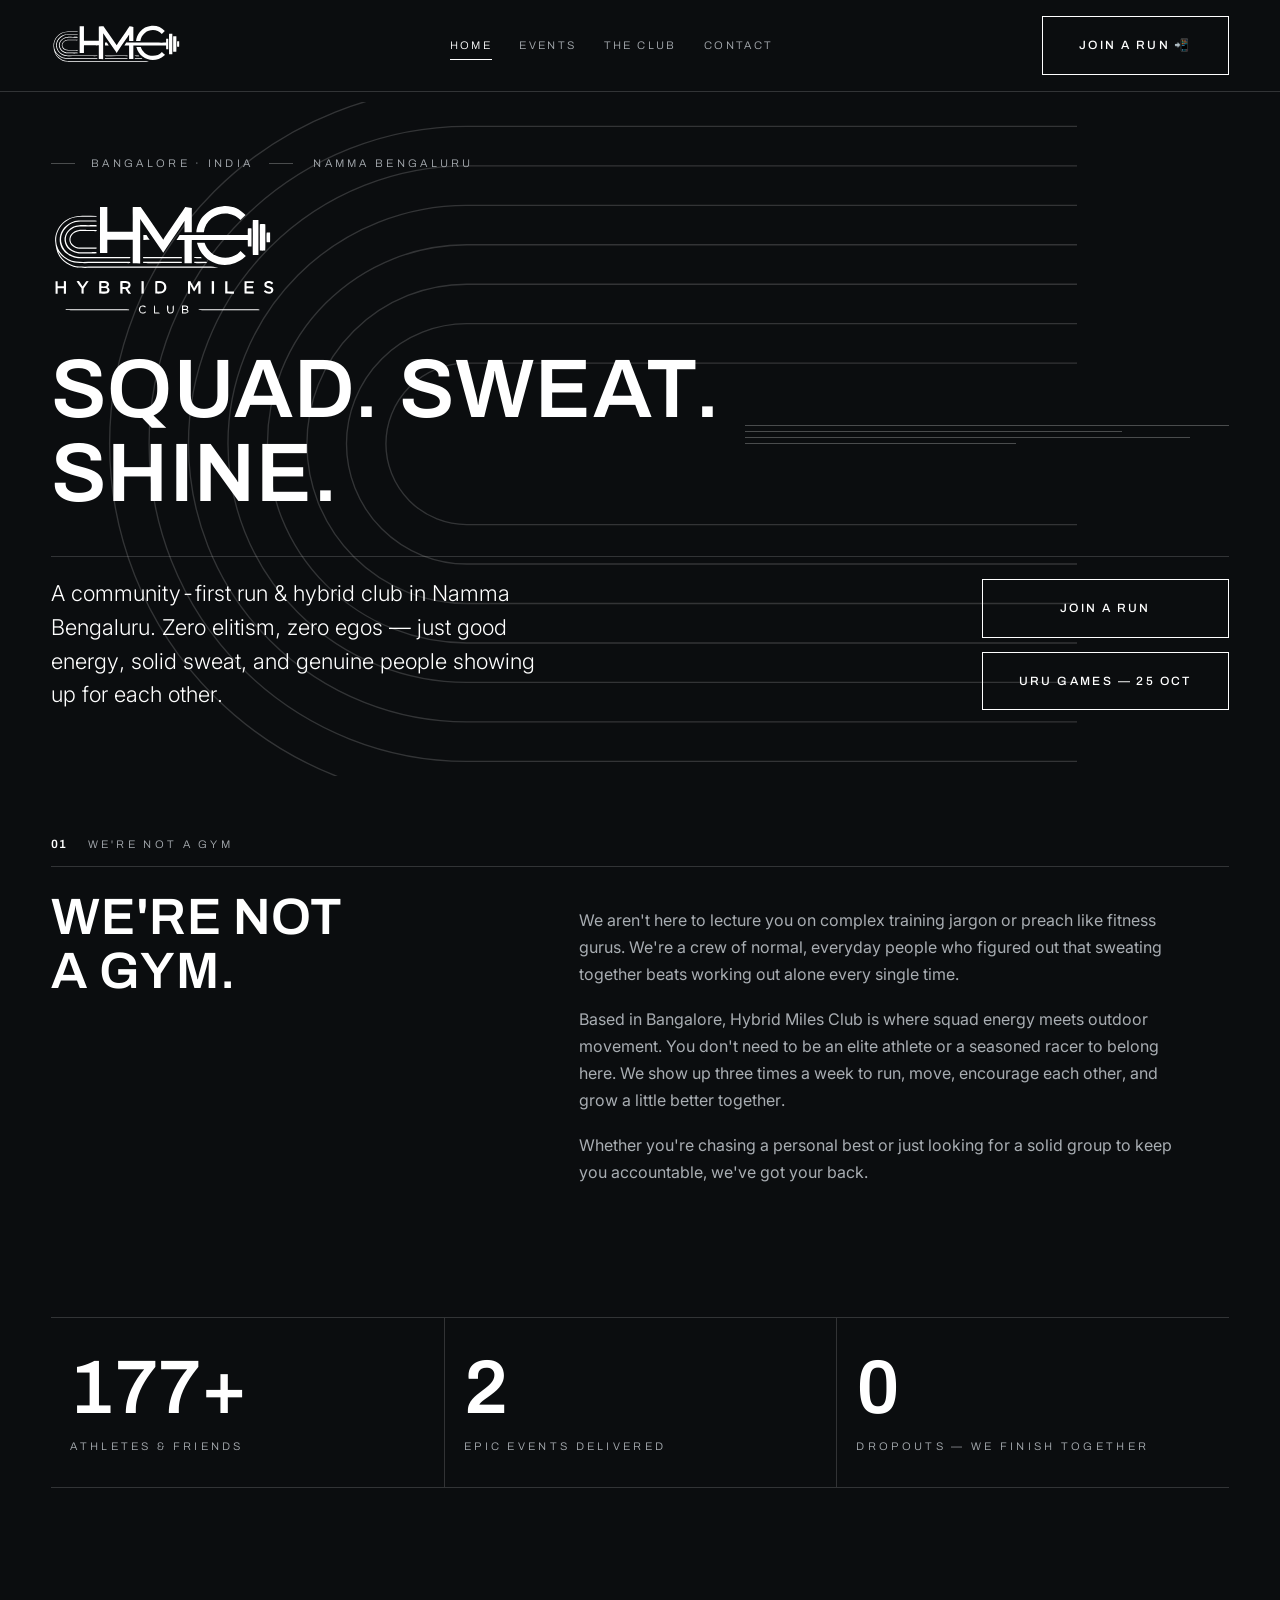
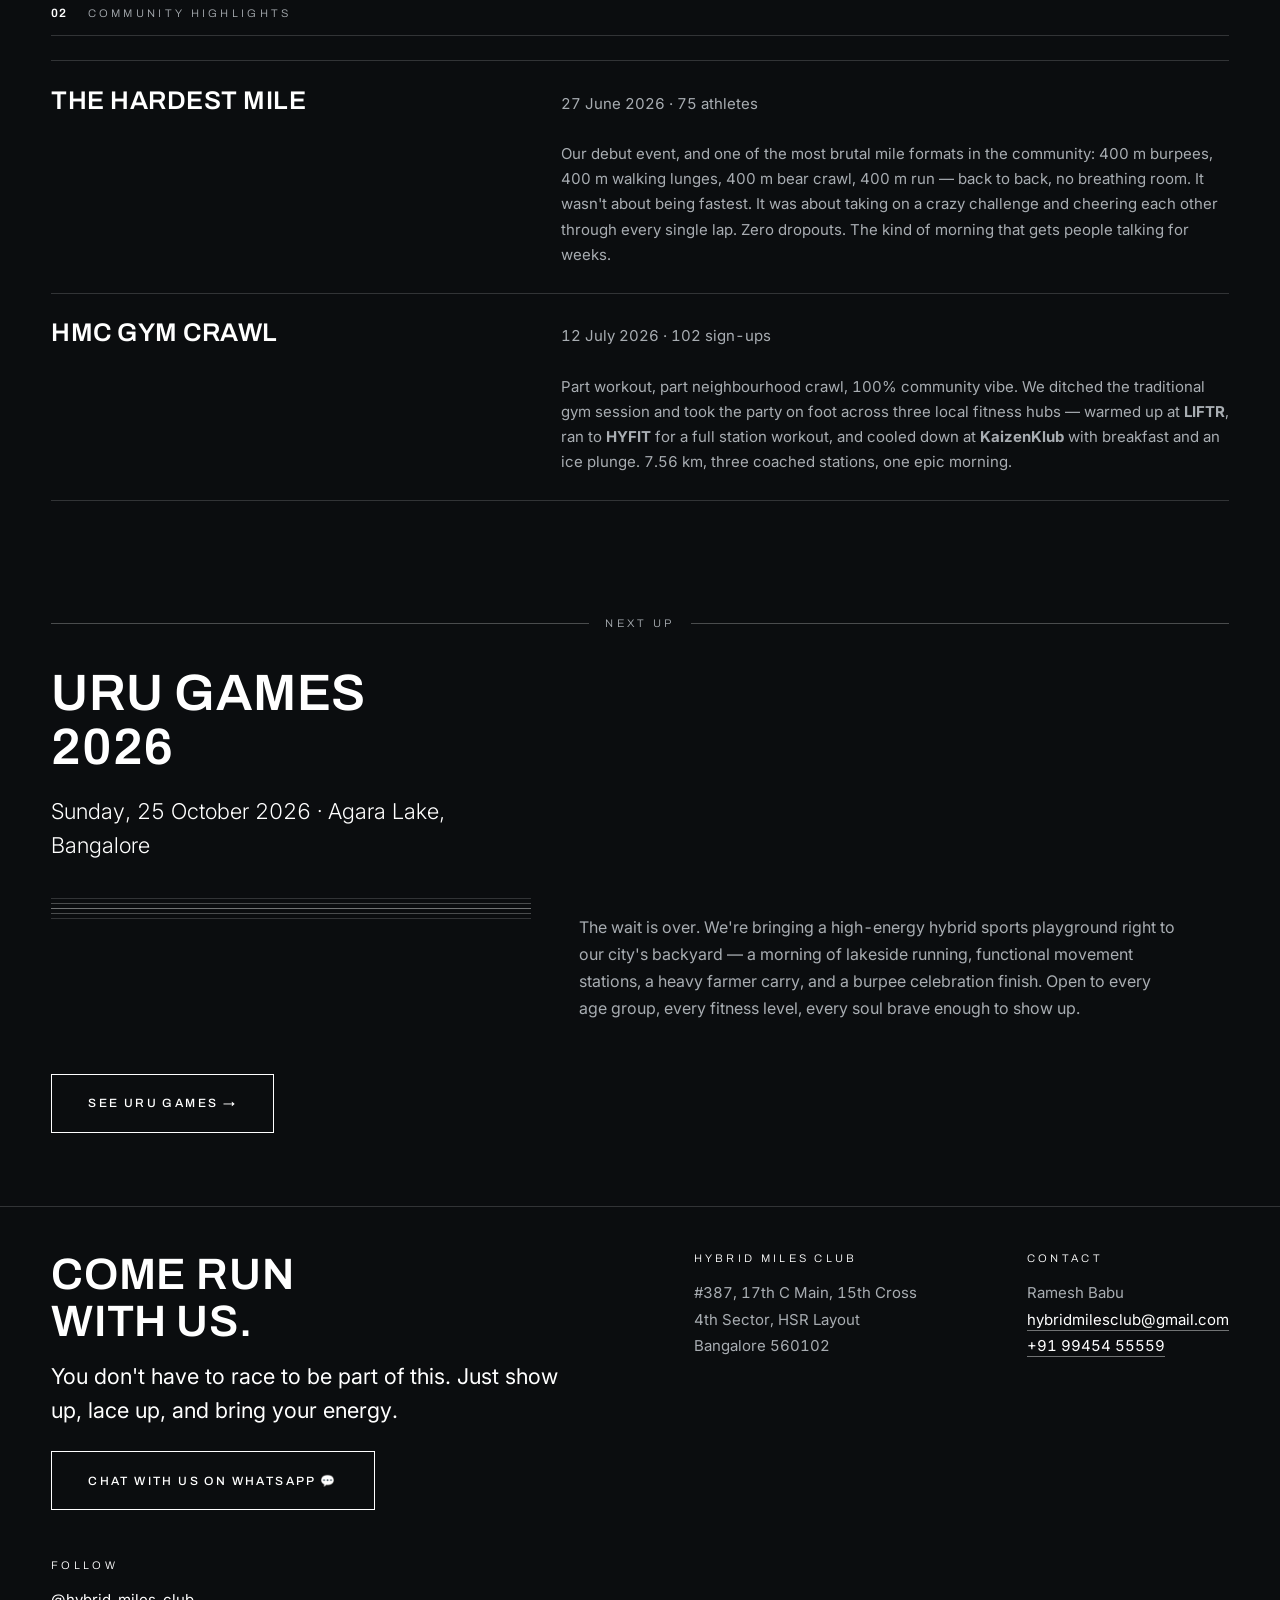
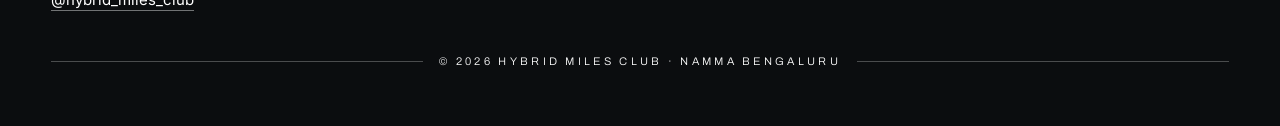
==== index.html @ cd622601 "Add files via upload" ====
<!doctype html>
<html lang="en">
	<head>
		<meta charset="utf-8" />
		<meta name="viewport" content="width=device-width, initial-scale=1" />
		<title>Hybrid Miles Club — Squad. Sweat. Shine.</title>
		<meta
			name="description"
			content="Hybrid Miles Club is a community-first run and hybrid club in Namma Bengaluru. Three sessions a week, zero elitism. Home of URU GAMES 2026."
		/>
		<link rel="preconnect" href="https://fonts.googleapis.com" />
		<link rel="preconnect" href="https://fonts.gstatic.com" crossorigin />
		<link
			href="https://fonts.googleapis.com/css2?family=Archivo:wght@300;400;500;600;700&family=Inter:wght@300;400;500;600&family=Anton&display=swap"
			rel="stylesheet"
		/>
		<link rel="stylesheet" href="styles.css" />
	</head>
	<body>
		<a class="skip" href="#main">Skip to content</a>

		<!--
			VOICE NOTE: from here down, Home intentionally breaks two rules
			the rest of the site still follows — it uses emoji in button
			labels, and its tagline/tone is the new casual "Squad. Sweat.
			Shine." voice rather than the original "Run. Lift. Repeat."
			editorial voice. This was an explicit, confirmed pivot for THIS
			page only. Every other page (including this footer's sibling
			copies) still carries the original voice and tagline — ask
			before propagating this further.
		-->
		<header class="site-head">
			<div class="site-head__inner">
				<a class="brandmark" href="index.html"
					><img src="hmc-mark-white.svg" alt="Hybrid Miles Club"
				/></a>
				<nav class="nav" aria-label="Primary">
					<a href="index.html" aria-current="page">Home</a>
					<a href="events.html">Events</a>
					<a href="club.html">The Club</a>
					<a href="contact.html">Contact</a>
				</nav>
				<a
					class="btn site-head__cta"
					href="https://chat.whatsapp.com/Bzyyiye3Cej59zLRn5bAnW?mode=gi_t"
					target="_blank"
					rel="noopener"
					>Join a run 📲</a
				>
			</div>
		</header>

		<main id="main">
			<!-- ══ HERO — HMC identity, track-bend motif behind ══════ -->
			<section class="hero">
				<div class="hero__bend" data-parallax="drift" aria-hidden="true"></div>
				<div class="wrap hero__inner">
					<div class="hero__meta">
						<p class="label label--ruled">Bangalore · India</p>
						<p class="label">Namma Bengaluru</p>
					</div>

					<img
						class="hero__logo"
						src="hmc-full-white.svg"
						alt="Hybrid Miles Club"
					/>

					<div class="streakline">
						<h1 class="display">Squad. Sweat.<br />Shine.</h1>
						<div class="streaks" aria-hidden="true">
							<i></i><i></i><i></i><i></i>
						</div>
					</div>

					<div class="hero__foot">
						<p class="lede">
							A community-first run &amp; hybrid club in Namma Bengaluru. Zero
							elitism, zero egos — just good energy, solid sweat, and genuine
							people showing up for each other.
						</p>
						<div style="display: flex; flex-direction: column; gap: 0.85rem">
							<a
								class="btn"
								href="https://chat.whatsapp.com/Bzyyiye3Cej59zLRn5bAnW?mode=gi_t"
								target="_blank"
								rel="noopener"
								>Join a run</a
							>
							<a class="btn btn--ghost" href="events.html"
								>URU Games — 25 Oct</a
							>
						</div>
					</div>
				</div>
			</section>

			<!-- ══ WHAT HMC IS ══════════════════════════════════════ -->
			<section class="section">
				<div class="wrap">
					<div class="eyebrow">
						<span class="eyebrow__num">01</span>
						<p class="label">We're not a gym</p>
					</div>

					<div class="split">
						<h2 class="display">We're not<br />a gym.</h2>
						<div class="prose">
							<p>
								We aren't here to lecture you on complex training jargon or
								preach like fitness gurus. We're a crew of normal, everyday
								people who figured out that sweating together beats working out
								alone every single time.
							</p>
							<p>
								Based in Bangalore, Hybrid Miles Club is where squad energy
								meets outdoor movement. You don't need to be an elite athlete or
								a seasoned racer to belong here. We show up three times a week
								to run, move, encourage each other, and grow a little better
								together.
							</p>
							<p>
								Whether you're chasing a personal best or just looking for a
								solid group to keep you accountable, we've got your back.
							</p>
						</div>
					</div>
				</div>
			</section>

			<!-- ══ STATS BAR ════════════════════════════════════════ -->
			<section class="section">
				<div class="wrap">
					<div class="stats stats--3">
						<div class="stat">
							<span class="stat__num">177+</span>
							<p class="label">Athletes &amp; friends</p>
						</div>
						<div class="stat">
							<span class="stat__num">2</span>
							<p class="label">Epic events delivered</p>
						</div>
						<div class="stat">
							<span class="stat__num">0</span>
							<p class="label">Dropouts — we finish together</p>
						</div>
					</div>
				</div>
			</section>

			<!-- ══ PAST EVENTS — verified facts, new voice ═══════════
			     Dates/numbers below are the confirmed real ones (27 June
			     2026 · 75 athletes; 12 July 2026 · 102 sign-ups). An
			     earlier draft of this section carried fabricated 2024
			     dates and an invented partner club — corrected here.
			     ═══════════════════════════════════════════════════ -->
			<section class="section">
				<div class="wrap">
					<div class="eyebrow">
						<span class="eyebrow__num">02</span>
						<p class="label">Community highlights</p>
					</div>

					<div class="roster">
						<div class="person">
							<h2 class="person__name">The Hardest Mile</h2>
							<p class="person__note">
								27 June 2026 · 75 athletes<br /><br />
								Our debut event, and one of the most brutal mile formats in the
								community: 400&nbsp;m burpees, 400&nbsp;m walking lunges,
								400&nbsp;m bear crawl, 400&nbsp;m run — back to back, no
								breathing room. It wasn't about being fastest. It was about
								taking on a crazy challenge and cheering each other through
								every single lap. Zero dropouts. The kind of morning that gets
								people talking for weeks.
							</p>
						</div>
						<div class="person">
							<h2 class="person__name">HMC Gym Crawl</h2>
							<p class="person__note">
								12 July 2026 · 102 sign-ups<br /><br />
								Part workout, part neighbourhood crawl, 100% community vibe. We
								ditched the traditional gym session and took the party on foot
								across three local fitness hubs — warmed up at
								<strong>LIFTR</strong>, ran to <strong>HYFIT</strong> for a full
								station workout, and cooled down at
								<strong>KaizenKlub</strong> with breakfast and an ice plunge.
								7.56&nbsp;km, three coached stations, one epic morning.
							</p>
						</div>
					</div>
				</div>
			</section>

			<!-- ══ UPCOMING: URU GAMES 2026 ═══════════════════════════ -->
			<section class="section">
				<div class="wrap">
					<p class="label label--ruled">Next up</p>

					<h2 class="display mt-l">URU Games<br />2026</h2>

					<p class="lede" style="margin-top: 1.25rem">
						Sunday, 25 October 2026 · Agara Lake, Bangalore
					</p>

					<div class="split mt-l">
						<div class="rules" aria-hidden="true">
							<i></i><i></i><i></i><i></i><i></i>
						</div>
						<div class="prose">
							<p>
								The wait is over. We're bringing a high-energy hybrid sports
								playground right to our city's backyard — a morning of lakeside
								running, functional movement stations, a heavy farmer carry, and
								a burpee celebration finish. Open to every age group, every
								fitness level, every soul brave enough to show up.
							</p>
						</div>
					</div>

					<p class="mt-l">
						<a class="btn" href="events.html">See URU Games →</a>
					</p>
				</div>
			</section>
		</main>

		<!-- ══ FOOTER — "Come run with us" ════════════════════════
		     New Home-only footer voice. Real contact facts (address,
		     phone, email, Instagram) are kept — the blueprint's version
		     dropped them, which read as an oversight rather than a
		     deliberate instruction to remove real business info.
		     ═══════════════════════════════════════════════════════ -->
		<footer class="site-foot">
			<div class="wrap">
				<div class="site-foot__inner">
					<div>
						<h2 class="display" style="font-size: clamp(1.75rem, 4vw, 2.75rem)">
							Come run<br />with us.
						</h2>
						<p class="lede" style="margin-top: 1rem; font-weight: 400">
							You don't have to race to be part of this. Just show up, lace up,
							and bring your energy.
						</p>
						<p style="margin-top: 1.5rem">
							<a
								class="btn"
								href="https://chat.whatsapp.com/Bzyyiye3Cej59zLRn5bAnW?mode=gi_t"
								target="_blank"
								rel="noopener"
								>Chat with us on WhatsApp 💬</a
							>
						</p>
					</div>
					<div>
						<p class="label">Hybrid Miles Club</p>
						<address>
							#387, 17th C Main, 15th Cross<br />
							4th Sector, HSR Layout<br />
							Bangalore 560102
						</address>
					</div>
					<div>
						<p class="label">Contact</p>
						<address>
							Ramesh Babu<br />
							<a class="textlink" href="mailto:hybridmilesclub@gmail.com"
								>hybridmilesclub@gmail.com</a
							><br />
							<a class="textlink" href="tel:+919945455559">+91 99454 55559</a>
						</address>
					</div>
					<div>
						<p class="label">Follow</p>
						<address>
							<a
								class="textlink"
								href="https://www.instagram.com/hybrid_miles_club/"
								rel="noopener"
								>@hybrid_miles_club</a
							>
						</address>
					</div>
				</div>
				<p class="label label--ruled" style="margin-top: 2.5rem">
					© 2026 Hybrid Miles Club · Namma Bengaluru
				</p>
			</div>
		</footer>
		<script src="parallax.js" defer></script>
	</body>
</html>
---- styles.css ----
/* ═══════════════════════════════════════════════════════════════
   HYBRID MILES CLUB — two distinct identities, never blended.

   IDENTITY A · HMC   — :root defaults. Strictly monochrome.
                        Archivo geometric caps. Nested hairlines.
   IDENTITY B · URU   — .uru scope. Cream / Deep Ink / URU Pink.
                        Anton. Thick pink movement line.

   .uru is a *section-level* scope, so the Events page can hard-cut
   from one identity into the other without blending tokens.
   ═══════════════════════════════════════════════════════════════ */

:root {
	/* ── Identity A — HMC. Monochrome only. No accent hue. ── */
	--ground: #0b0d0f;
	--text: #ffffff;
	--muted: #a8adb2;
	--accent: var(--text); /* HMC has no colour: accent === text */

	--rule: rgba(255, 255, 255, 0.16);
	--rule-mid: rgba(255, 255, 255, 0.26);
	--rule-strong: rgba(255, 255, 255, 0.42);

	--display: "Archivo", -apple-system, "Helvetica Neue", sans-serif;
	--body: "Inter", -apple-system, BlinkMacSystemFont, sans-serif;
	--label-font: "Archivo", -apple-system, sans-serif;

	--display-weight: 600;
	--display-tracking: 0.015em;
	--display-lh: 1.02;

	--h1: clamp(2.6rem, 6.5vw, 5.75rem);
	--h2: clamp(1.9rem, 4vw, 3.5rem);
	--h3: clamp(1.15rem, 1.9vw, 1.6rem);

	--gutter: clamp(1.25rem, 4vw, 4rem);
	--max: 1320px;
}

/* ── Identity A, inverted band — white ground, near-black text ── */
.invert {
	--ground: #ffffff;
	--text: #0b0d0f;
	--muted: #5b6166;
	--rule: rgba(11, 13, 15, 0.16);
	--rule-mid: rgba(11, 13, 15, 0.26);
	--rule-strong: rgba(11, 13, 15, 0.42);
	background: var(--ground);
	color: var(--text);
}

/* ── Identity B — URU GAMES ─────────────────────────────────── */
/* Dark treatment, matching the sponsorship prospectus: Deep Ink
   ground with Warm Cream text — the inverse of the light card
   the brand guidelines showed. Same three brand colours either
   way, just flipped. */
.uru {
	--ground: #17232d; /* Deep Ink */
	--text: #f3ebdd; /* Warm Cream */
	--muted: rgba(243, 235, 221, 0.62);
	--accent: #d94f70; /* URU Pink */

	--rule: rgba(243, 235, 221, 0.18);
	--rule-mid: rgba(243, 235, 221, 0.28);
	--rule-strong: rgba(243, 235, 221, 0.42);

	--display: "Anton", "Arial Narrow", Impact, sans-serif;
	--display-weight: 400;
	--display-tracking: 0.01em;
	--display-lh: 0.86;

	--h1: clamp(3.25rem, 11vw, 9rem);
	--h2: clamp(2.4rem, 7vw, 5.5rem);
	--h3: clamp(1.3rem, 2.4vw, 2rem);

	background: var(--ground);
	color: var(--text);
}

/* ── Reset ──────────────────────────────────────────────────── */

*,
*::before,
*::after {
	box-sizing: border-box;
	border-radius: 0;
}

html {
	-webkit-text-size-adjust: 100%;
	scroll-behavior: smooth;
}

body {
	margin: 0;
	background: var(--ground);
	color: var(--text);
	font-family: var(--body);
	font-size: 1rem;
	line-height: 1.68;
	-webkit-font-smoothing: antialiased;
	font-feature-settings: "tnum" 1;
}

img {
	max-width: 100%;
	display: block;
}

a {
	color: inherit;
}

/* ── Type ───────────────────────────────────────────────────── */

.display {
	font-family: var(--display);
	font-weight: var(--display-weight);
	text-transform: uppercase;
	letter-spacing: var(--display-tracking);
	line-height: var(--display-lh);
	margin: 0;
}

h1.display {
	font-size: var(--h1);
}
h2.display {
	font-size: var(--h2);
	/* Same fix as h3 below: in a narrow .split column, h2 can wrap to
	   3 lines too (e.g. "Not your average / hybrid race." on URU
	   Games) — 0.86 is too tight once that happens. */
	line-height: 1.05;
}
h3.display {
	font-size: var(--h3);
	/* --display-lh (0.86 in .uru) is tuned for single huge hero lines —
	   too tight for h3's smaller, more often multi-line headings, where
	   Anton's tall caps overflow the line box and overlap the next line. */
	line-height: 1.05;
}

/* Small labels — same face, light weight, very wide tracking. */
.label {
	font-family: var(--label-font);
	font-size: 0.6875rem;
	font-weight: 300;
	text-transform: uppercase;
	letter-spacing: 0.3em;
	line-height: 1.4;
	color: var(--muted);
	margin: 0;
}

.uru .label {
	font-weight: 500;
	letter-spacing: 0.22em;
}

.label--strong {
	color: var(--text);
}

.uru .label--accent {
	color: var(--accent);
}

/* "— CLUB —" : a label with a hairline either side, as in the logo. */
.label--ruled {
	display: flex;
	align-items: center;
	gap: 1rem;
	white-space: nowrap;
}

.label--ruled::before,
.label--ruled::after {
	content: "";
	height: 1px;
	background: var(--rule-mid);
	flex: 1 1 auto;
	min-width: 1.5rem;
}

.lede {
	font-size: clamp(1.0625rem, 1.7vw, 1.375rem);
	line-height: 1.55;
	max-width: 38ch;
	margin: 0;
	font-weight: 300;
	color: var(--text);
}

.prose {
	max-width: 60ch;
	color: var(--muted);
}

.prose p + p {
	margin-top: 1.15em;
}

.prose strong {
	color: var(--text);
	font-weight: 500;
}

/* ── Layout ─────────────────────────────────────────────────── */

.wrap {
	max-width: var(--max);
	margin: 0 auto;
	padding-inline: var(--gutter);
}

.section {
	padding-block: clamp(2rem, 4.5vw, 3.75rem);
	background: var(--ground);
	color: var(--text);
}

.split {
	display: grid;
	grid-template-columns: minmax(0, 0.85fr) minmax(0, 1.15fr);
	gap: clamp(1.5rem, 4vw, 3rem);
	align-items: start;
}

.eyebrow {
	display: flex;
	align-items: baseline;
	gap: 1.25rem;
	margin: 0 0 1.5rem;
	padding-bottom: 0.75rem;
	border-bottom: 1px solid var(--rule);
}

.eyebrow__num {
	font-family: var(--label-font);
	font-weight: 600;
	font-size: 0.75rem;
	letter-spacing: 0.1em;
	color: var(--text);
}

.uru .eyebrow__num {
	color: var(--accent);
}

/* ═══ IDENTITY A · signature graphic — nested hairlines ═══════ */

/* Sets of 3–5 tightly spaced hairlines, used as dividers. */
.rules {
	display: flex;
	flex-direction: column;
	gap: 4px;
	margin: 0;
	border: 0;
}

.rules i {
	display: block;
	height: 1px;
	background: var(--rule);
}

.rules i:nth-child(2) {
	background: var(--rule-mid);
}
.rules i:nth-child(3) {
	background: var(--rule-strong);
}
.rules i:nth-child(4) {
	background: var(--rule-mid);
}
.rules i:nth-child(5) {
	background: var(--rule);
}

.rules--divide {
	margin-block: clamp(1.5rem, 3.5vw, 2.75rem);
}

/* Speed streaks — hairlines trailing off the end of a headline. */
.streakline {
	display: flex;
	align-items: center;
	gap: clamp(0.75rem, 2vw, 1.5rem);
}

.streaks {
	display: flex;
	flex-direction: column;
	gap: 5px;
	flex: 1 1 auto;
	min-width: 3rem;
	padding-top: 0.35em;
}

.streaks i {
	display: block;
	height: 1px;
	background: var(--rule-mid);
}

.streaks i:nth-child(1) {
	width: 100%;
}
.streaks i:nth-child(2) {
	width: 78%;
}
.streaks i:nth-child(3) {
	width: 92%;
}
.streaks i:nth-child(4) {
	width: 56%;
}

/* Track-bend motif — nested lanes, very low opacity, behind heroes. */
.hero {
	position: relative;
	overflow: hidden;
	background: var(--ground);
	color: var(--text);
	min-height: min(70vh, 620px);
	display: flex;
	align-items: center;
	padding-block: clamp(2.5rem, 5vw, 4rem);
}

.hero__bend {
	position: absolute;
	inset: 0 auto 0 0;
	width: min(120%, 1500px);
	background-image: url("track-bend.svg");
	background-repeat: no-repeat;
	background-position: left center;
	background-size: auto 118%;
	opacity: 0.16;
	pointer-events: none;
}

.hero__inner {
	position: relative;
	width: 100%;
}

.hero__meta {
	display: flex;
	flex-wrap: wrap;
	gap: 1.25rem;
	margin-bottom: clamp(1.25rem, 3vw, 2rem);
}

.hero__foot {
	margin-top: clamp(1.5rem, 3.5vw, 2.5rem);
	padding-top: 1.25rem;
	border-top: 1px solid var(--rule);
	display: flex;
	flex-wrap: wrap;
	gap: 1.25rem;
	align-items: center;
	justify-content: space-between;
}

.hero__logo {
	height: clamp(56px, 9vw, 116px);
	width: auto;
	margin-bottom: clamp(1rem, 2.5vw, 1.75rem);
}

.uru-logo {
	width: clamp(220px, 26vw, 340px);
	height: auto;
}

/* ═══ IDENTITY B · signature graphic — the movement line ══════ */

/* Thick, smooth, long-wavelength S-curve bleeding off both edges. */
.movement {
	display: block;
	width: 100%;
	height: clamp(58px, 8vw, 118px);
	border: 0;
	margin: 0;
	background-image: url("movement-line.svg");
	background-repeat: repeat-x;
	background-position: center;
	background-size: auto 100%;
}

/* The hard cut from HMC into URU. */
.cut {
	background: var(--ground);
}

/* ── Buttons & links ────────────────────────────────────────── */

.btn {
	display: inline-flex;
	align-items: center;
	justify-content: center;
	gap: 0.75rem;
	font-family: var(--label-font);
	font-size: 0.75rem;
	font-weight: 500;
	text-transform: uppercase;
	letter-spacing: 0.2em;
	text-decoration: none;
	padding: 1.15rem 2.25rem;
	border: 1px solid var(--text);
	background: transparent;
	color: var(--text);
	cursor: pointer;
	transition: background 0.15s linear, color 0.15s linear;
}

.btn:hover,
.btn:focus-visible {
	background: var(--text);
	color: var(--ground);
}

/* URU buttons are solid pink. */
.uru .btn {
	font-family: var(--body);
	font-weight: 700;
	border-color: var(--accent);
	background: var(--accent);
	color: #fff;
}

.uru .btn:hover,
.uru .btn:focus-visible {
	background: transparent;
	color: var(--accent);
}

.btn--block {
	width: 100%;
}

.textlink {
	color: var(--text);
	text-decoration: none;
	border-bottom: 1px solid var(--rule-strong);
	padding-bottom: 1px;
	transition: border-color 0.15s linear;
}

.textlink:hover,
.textlink:focus-visible {
	border-bottom-color: var(--text);
}

.uru .textlink {
	border-bottom-color: var(--accent);
}

.textlink--quiet {
	font-family: var(--label-font);
	font-size: 0.6875rem;
	font-weight: 300;
	text-transform: uppercase;
	letter-spacing: 0.24em;
	color: var(--muted);
}

/* ── Header ─────────────────────────────────────────────────── */

.site-head {
	position: sticky;
	top: 0;
	z-index: 60;
	background: #0b0d0f;
	border-bottom: 1px solid rgba(255, 255, 255, 0.16);
}

.site-head__inner {
	max-width: var(--max);
	margin: 0 auto;
	padding: 1rem var(--gutter);
	display: flex;
	align-items: center;
	justify-content: space-between;
	flex-wrap: wrap;
	row-gap: 0.75rem;
	gap: 2rem;
}

.site-head__cta {
	white-space: nowrap;
}

.brandmark {
	display: block;
	text-decoration: none;
	flex: 0 0 auto;
}

.brandmark img {
	display: block;
	height: clamp(30px, 3.6vw, 42px);
	width: auto;
}

.nav {
	display: flex;
	gap: clamp(0.9rem, 2.1vw, 2.1rem);
	align-items: center;
	flex-wrap: wrap;
}

.nav a {
	font-family: var(--label-font);
	font-size: 0.6875rem;
	font-weight: 300;
	text-transform: uppercase;
	letter-spacing: 0.22em;
	text-decoration: none;
	color: #a8adb2;
	padding-block: 0.3rem;
	border-bottom: 1px solid transparent;
	transition: color 0.15s linear, border-color 0.15s linear;
}

.nav a:hover,
.nav a:focus-visible,
.nav a[aria-current="page"] {
	color: #fff;
	border-bottom-color: #fff;
}

/* ── Stat strip ─────────────────────────────────────────────── */

.stats {
	display: grid;
	grid-template-columns: repeat(4, 1fr);
	border-top: 1px solid var(--rule);
	border-bottom: 1px solid var(--rule);
}

.stat {
	padding: clamp(1.25rem, 2.5vw, 2rem) clamp(0.85rem, 1.5vw, 1.5rem);
	border-left: 1px solid var(--rule);
}

.stat:first-child {
	border-left: 0;
}

.stat__num {
	display: block;
	font-family: var(--display);
	font-weight: 600;
	font-size: clamp(2.5rem, 6vw, 4.75rem);
	line-height: 1;
	letter-spacing: -0.01em;
	color: var(--text);
	margin-bottom: 0.85rem;
}

/* ── Cards / rows ───────────────────────────────────────────── */

.roster {
	border-top: 1px solid var(--rule);
}

.person {
	display: grid;
	grid-template-columns: minmax(0, 1fr) minmax(0, 1.4fr);
	gap: clamp(1rem, 3vw, 2rem);
	padding-block: clamp(1.1rem, 2.2vw, 1.6rem);
	border-bottom: 1px solid var(--rule);
	align-items: baseline;
}

.person__name {
	font-family: var(--display);
	font-weight: 600;
	text-transform: uppercase;
	letter-spacing: 0.02em;
	font-size: clamp(1.15rem, 2vw, 1.65rem);
	line-height: 1.1;
	margin: 0;
}

.person__note {
	margin: 0;
	color: var(--muted);
	font-size: 0.9375rem;
}

/* ── Runs (The Club) ────────────────────────────────────────── */

.runs {
	border-top: 1px solid var(--rule);
}

.run {
	display: grid;
	grid-template-columns: minmax(6rem, 12%) minmax(6rem, 14%) 1fr;
	gap: clamp(1rem, 2.5vw, 2rem);
	padding-block: clamp(1rem, 2vw, 1.5rem);
	border-bottom: 1px solid var(--rule);
	align-items: baseline;
}

.run__day {
	font-family: var(--display);
	font-weight: 600;
	text-transform: uppercase;
	letter-spacing: 0.04em;
	font-size: clamp(1rem, 1.6vw, 1.25rem);
	margin: 0;
}

.run__time {
	font-family: var(--body);
	font-variant-numeric: tabular-nums;
	margin: 0;
	color: var(--text);
}

.run__where {
	margin: 0;
	color: var(--muted);
}

/* ── Partners ───────────────────────────────────────────────── */

.tier {
	padding-block: clamp(1.25rem, 3vw, 2.1rem);
	border-bottom: 1px solid var(--rule);
}

.tier:first-of-type {
	border-top: 1px solid var(--rule);
}

.tier__head {
	display: flex;
	align-items: baseline;
	justify-content: space-between;
	gap: 1.5rem;
	margin-bottom: 1.25rem;
}

.slots {
	display: grid;
	gap: 1px;
	background: var(--rule);
	grid-template-columns: repeat(auto-fill, minmax(150px, 1fr));
}

.slots--title {
	grid-template-columns: minmax(0, 1fr);
}

.slot {
	background: var(--ground);
	aspect-ratio: 16 / 7;
	display: flex;
	align-items: center;
	justify-content: center;
	color: var(--muted);
	font-family: var(--label-font);
	font-size: 0.625rem;
	font-weight: 300;
	text-transform: uppercase;
	letter-spacing: 0.24em;
	text-align: center;
	padding: 1rem;
}

.slots--title .slot {
	aspect-ratio: 16 / 4;
}

/* ── Course steps (URU) ─────────────────────────────────────── */

.steps {
	display: grid;
	grid-template-columns: repeat(4, minmax(0, 1fr));
	border: 1px solid var(--rule);
}

.step {
	padding: clamp(1rem, 2vw, 1.6rem);
	border-left: 1px solid var(--rule);
}

.step:first-child {
	border-left: 0;
}

.step__num {
	font-family: var(--display);
	font-size: 1.25rem;
	color: var(--accent);
	display: block;
	margin-bottom: 0.9rem;
}

.step__name {
	font-family: var(--display);
	font-weight: var(--display-weight);
	text-transform: uppercase;
	font-size: clamp(1.1rem, 1.9vw, 1.5rem);
	line-height: 1;
	margin: 0 0 0.7rem;
}

.step__body {
	margin: 0;
	font-size: 0.9375rem;
	color: var(--muted);
}

/* ── Registration bands (URU) ───────────────────────────────── */

.band {
	padding-block: clamp(1.75rem, 4vw, 3rem);
	background: var(--ground);
}

.band__inner {
	display: grid;
	grid-template-columns: minmax(0, 0.9fr) minmax(0, 1.1fr) auto;
	gap: clamp(1.25rem, 3vw, 2.25rem);
	align-items: center;
}

.band__detail {
	margin: 0;
	color: var(--text);
	font-size: 0.9375rem;
	line-height: 1.9;
}

.band__detail span {
	color: var(--muted);
}

.band__time {
	display: block;
	margin-top: 0.75rem;
	font-family: var(--label-font);
	font-size: 0.6875rem;
	font-weight: 500;
	text-transform: uppercase;
	letter-spacing: 0.22em;
	color: var(--accent);
}

/* ── Facts list ─────────────────────────────────────────────── */

.facts {
	border-top: 1px solid var(--rule);
	margin: 0;
}

.fact {
	display: grid;
	grid-template-columns: minmax(8rem, 20%) 1fr;
	gap: 1.5rem;
	padding-block: 1rem;
	border-bottom: 1px solid var(--rule);
	align-items: baseline;
}

.fact__val {
	margin: 0;
	font-size: clamp(1rem, 1.5vw, 1.1875rem);
	color: var(--text);
}

.fact__val--big {
	font-family: var(--display);
	font-weight: var(--display-weight);
	text-transform: uppercase;
	font-size: clamp(1.2rem, 2.4vw, 1.85rem);
	line-height: 1.05;
}

/* ── Notes / callouts ───────────────────────────────────────── */

.note {
	border-left: 1px solid var(--rule-strong);
	padding: 0.25rem 0 0.25rem 1.5rem;
	max-width: 70ch;
	color: var(--muted);
	font-size: 0.9375rem;
	margin: clamp(1.25rem, 2.5vw, 2rem) 0 0;
}

.uru .note {
	border-left-color: var(--accent);
}

.signup {
	display: flex;
	flex-wrap: wrap;
	gap: 0.75rem;
	margin-top: 1.75rem;
	max-width: 34rem;
}

.signup input {
	flex: 1 1 14rem;
	background: transparent;
	border: 1px solid var(--rule-strong);
	color: var(--text);
	font-family: var(--body);
	font-size: 0.9375rem;
	padding: 1rem 1.15rem;
}

.signup input::placeholder {
	color: var(--muted);
}

.signup input:focus-visible {
	outline: none;
	border-color: var(--text);
}

/* ── Steps list (Thank You) ─────────────────────────────────── */

.next {
	counter-reset: step;
	list-style: none;
	margin: 0;
	padding: 0;
	border-top: 1px solid var(--rule);
}

.next li {
	counter-increment: step;
	padding-block: 1.5rem;
	border-bottom: 1px solid var(--rule);
	display: grid;
	grid-template-columns: 3rem 1fr;
	gap: 1.5rem;
	align-items: baseline;
}

.next li::before {
	content: counter(step, decimal-leading-zero);
	font-family: var(--display);
	font-weight: var(--display-weight);
	color: var(--accent);
	font-size: 1.05rem;
}

.next h3 {
	font-family: var(--label-font);
	font-size: 0.8125rem;
	font-weight: 600;
	letter-spacing: 0.14em;
	text-transform: uppercase;
	margin: 0 0 0.4rem;
}

.next p {
	margin: 0;
	color: var(--muted);
	font-size: 0.9375rem;
}

/* ── Footer ─────────────────────────────────────────────────── */

.site-foot {
	background: #0b0d0f;
	color: #fff;
	border-top: 1px solid rgba(255, 255, 255, 0.16);
	padding-block: clamp(1.75rem, 3.5vw, 2.75rem);
}

.site-foot__inner {
	display: flex;
	flex-wrap: wrap;
	gap: 2rem;
	justify-content: space-between;
	align-items: flex-start;
}

.site-foot address {
	font-style: normal;
	font-size: 0.9375rem;
	color: #a8adb2;
	line-height: 1.75;
}

.site-foot .label {
	color: #fff;
	margin-bottom: 0.85rem;
}

.site-foot .textlink {
	color: #fff;
	border-bottom-color: rgba(255, 255, 255, 0.42);
}

/* ── Utilities ──────────────────────────────────────────────── */

.mt-l {
	margin-top: clamp(1.5rem, 3vw, 2.25rem);
}

.skip {
	position: absolute;
	left: -9999px;
}

.skip:focus {
	left: var(--gutter);
	top: 0.5rem;
	z-index: 100;
	background: #fff;
	color: #0b0d0f;
	padding: 0.75rem 1.25rem;
	font-size: 0.75rem;
	letter-spacing: 0.2em;
	text-transform: uppercase;
}

:focus-visible {
	outline: 2px solid currentColor;
	outline-offset: 3px;
}

/* ── Responsive ─────────────────────────────────────────────── */

@media (max-width: 1000px) {
	.steps {
		grid-template-columns: repeat(2, minmax(0, 1fr));
	}
	.step:nth-child(3) {
		border-left: 0;
	}
	.step:nth-child(n + 3) {
		border-top: 1px solid var(--rule);
	}
	.band__inner {
		grid-template-columns: 1fr;
	}
}

@media (max-width: 900px) {
	.split {
		grid-template-columns: 1fr;
	}
	.stats {
		grid-template-columns: repeat(2, 1fr);
	}
	.stat:nth-child(3) {
		border-left: 0;
	}
	.stat:nth-child(n + 3) {
		border-top: 1px solid var(--rule);
	}
	.person,
	.run {
		grid-template-columns: 1fr;
		gap: 0.5rem;
	}
}

@media (max-width: 640px) {
	.steps {
		grid-template-columns: 1fr;
	}
	.step {
		border-left: 0;
	}
	.step + .step {
		border-top: 1px solid var(--rule);
	}
	.fact {
		grid-template-columns: 1fr;
		gap: 0.4rem;
	}
	.site-head__inner {
		flex-direction: column;
		align-items: flex-start;
		gap: 0.85rem;
	}
}

@media (prefers-reduced-motion: reduce) {
	html {
		scroll-behavior: auto;
	}
	* {
		transition: none !important;
	}
}

/* ── URU header variant (Thank You) ─────────────────────────── */
.site-head--uru {
	background: #17232d;
	border-bottom-color: rgba(243, 235, 221, 0.18);
}

.site-head--uru .label {
	color: #d94f70;
}

/* Ambassador social handle — small uppercase, spaced from credentials */
.person__handle {
	display: inline-block;
	margin-top: 0.6rem;
	font-family: var(--label-font);
	font-size: 0.6875rem;
	font-weight: 600;
	letter-spacing: 0.16em;
	text-transform: uppercase;
	border-bottom-color: var(--rule-strong);
}

/* Partner tier benefit lists (real sponsorship-prospectus content) */
.tier__benefits {
	list-style: none;
	margin: 0;
	padding: 0;
	display: grid;
	grid-template-columns: repeat(auto-fill, minmax(260px, 1fr));
	gap: 0.6rem 2.5rem;
}

.tier__benefits li {
	position: relative;
	padding-left: 1.25rem;
	font-size: 0.9375rem;
	color: var(--muted);
	line-height: 1.5;
}

.tier__benefits li::before {
	content: "";
	position: absolute;
	left: 0;
	top: 0.72em;
	width: 0.65rem;
	height: 1px;
	background: var(--text);
}

/* ── Co-brand credit (HMC × LIFTR on URU GAMES pages) ───────── */
.cobrand {
	display: flex;
	align-items: baseline;
	gap: 0.85rem;
	margin-bottom: 1.75rem;
}

.cobrand__x {
	color: var(--muted);
	font-size: 0.75rem;
}

.cobrand__liftr {
	font-family: var(--body);
	font-weight: 800;
	font-style: italic;
	font-size: 0.9375rem;
	letter-spacing: 0.02em;
	/* Lightened from LIFTR's #d0242a — that reads fine on the old
	   cream .uru background but drops to ~3:1 contrast (fails AA)
	   against the new Deep Ink one. */
	color: #f15a60;
}

/* ── Registration band index + tag badges ──────────────────── */
.band__head {
	display: flex;
	align-items: baseline;
	gap: 1rem;
	margin-bottom: 0.85rem;
}

.band__index {
	font-family: var(--display);
	font-size: 1rem;
	color: var(--accent);
}

.band__tags {
	display: flex;
	flex-wrap: wrap;
	gap: 0.5rem;
	margin-top: 1rem;
}

.tag {
	display: inline-block;
	border: 1px solid var(--rule-strong);
	padding: 0.3rem 0.65rem;
	font-family: var(--label-font);
	font-size: 0.625rem;
	font-weight: 600;
	letter-spacing: 0.14em;
	text-transform: uppercase;
	color: var(--muted);
}

/* ── Partner CTA (mirrors .callout pattern, URU-scoped) ─────── */
.partner-cta {
	border: 1px solid var(--accent);
	padding: clamp(1.5rem, 3vw, 2.5rem);
	display: flex;
	flex-wrap: wrap;
	gap: 2rem;
	align-items: center;
	justify-content: space-between;
}

/* ── Event cards (Events index page) ────────────────────────── */
.event-cards {
	display: grid;
	grid-template-columns: repeat(auto-fit, minmax(300px, 1fr));
	border-top: 1px solid var(--rule);
	border-left: 1px solid var(--rule);
}

.event-card {
	padding: clamp(1.75rem, 3vw, 2.5rem);
	border-right: 1px solid var(--rule);
	border-bottom: 1px solid var(--rule);
	display: flex;
	flex-direction: column;
	gap: 1.1rem;
}

.event-card__meta {
	display: flex;
	gap: 1.25rem;
	flex-wrap: wrap;
}

.event-card__name {
	font-family: var(--display);
	font-weight: var(--display-weight);
	text-transform: uppercase;
	font-size: clamp(1.4rem, 2.4vw, 1.9rem);
	line-height: 1.05;
	margin: 0;
}

.event-card__body {
	margin: 0;
	color: var(--muted);
	font-size: 0.9375rem;
	line-height: 1.65;
}

.event-card__spacer {
	flex: 1 1 auto;
}

.event-card__link {
	font-family: var(--label-font);
	font-size: 0.6875rem;
	font-weight: 600;
	letter-spacing: 0.18em;
	text-transform: uppercase;
	text-decoration: none;
	color: var(--text);
	border-bottom: 1px solid var(--rule-strong);
	align-self: flex-start;
	padding-bottom: 1px;
	transition: border-color 0.15s linear;
}

.event-card__link:hover,
.event-card__link:focus-visible {
	border-bottom-color: var(--text);
}

/* Home stats bar — 3 columns (blueprint's condensed stat strip) */
.stats--3 {
	grid-template-columns: repeat(3, 1fr);
}

/* ── URU Games entry gate — local-riddle unlock ──────────────
   Deliberately styled in Identity A (near-black/white) rather
   than the .uru scope: it's the "dark terminal" the brief
   asked for, kept as its own near-black shade even now that
   .uru itself is dark too — the values still read as a small
   step up, not a re-tread. Neon glitch on unlock is a
   transient filter effect only — not a new permanent hue. ── */

.uru-gate {
	position: fixed;
	inset: 0;
	z-index: 999;
	display: flex;
	align-items: center;
	justify-content: center;
	padding: 1.5rem;
	background: var(--ground);
	color: var(--text);
	text-align: center;
	transition: opacity 0.6s ease;
}

.uru-gate.is-fading {
	opacity: 0;
	pointer-events: none;
}

body.uru-gate-active {
	overflow: hidden;
}

.uru-gate__panel {
	max-width: 34rem;
}

.uru-gate__title {
	font-family: var(--display);
	font-weight: var(--display-weight);
	text-transform: uppercase;
	letter-spacing: 0.02em;
	font-size: clamp(1.5rem, 4vw, 2.5rem);
	line-height: 1.15;
	margin: 0 0 1.5rem;
}

.uru-gate__prompt {
	font-weight: 600;
	margin: 0 0 1rem;
}

.uru-gate__riddle {
	font-style: italic;
	color: var(--muted);
	line-height: 1.6;
	margin: 0 0 2rem;
}

.uru-gate__choices {
	display: flex;
	flex-direction: column;
	gap: 0.75rem;
	margin: 0 0 1rem;
}

.uru-gate__choice {
	font: inherit;
	padding: 0.85rem 1.25rem;
	border: 1px solid var(--rule);
	background: transparent;
	color: var(--text);
	cursor: pointer;
	transition:
		border-color 0.2s ease,
		transform 0.2s ease;
}

.uru-gate__choice:hover,
.uru-gate__choice:focus-visible {
	border-color: var(--rule-strong);
}

.uru-gate__choice.is-wrong {
	animation: uru-gate-shake 0.4s ease;
	border-color: #d94f4f;
}

.uru-gate__feedback {
	min-height: 1.2em;
	font-size: 0.9rem;
	color: var(--muted);
}

.uru-gate__result {
	font-family: var(--display);
	text-transform: uppercase;
	font-size: clamp(1.5rem, 4vw, 2.25rem);
	line-height: 1.2;
	margin: 0;
}

.uru-gate.is-unlocking .uru-gate__panel {
	animation: uru-gate-glitch 0.5s steps(2, end);
}

@keyframes uru-gate-shake {
	0%,
	100% {
		transform: translateX(0);
	}
	25% {
		transform: translateX(-6px);
	}
	75% {
		transform: translateX(6px);
	}
}

@keyframes uru-gate-glitch {
	0% {
		transform: translate(0, 0);
		filter: hue-rotate(0deg);
	}
	20% {
		transform: translate(-3px, 2px);
		filter: hue-rotate(30deg);
	}
	40% {
		transform: translate(3px, -2px);
		filter: hue-rotate(-20deg);
	}
	60% {
		transform: translate(-2px, -2px);
		filter: hue-rotate(15deg);
	}
	80% {
		transform: translate(2px, 2px);
		filter: hue-rotate(-10deg);
	}
	100% {
		transform: translate(0, 0);
		filter: hue-rotate(0deg);
	}
}

@media (prefers-reduced-motion: reduce) {
	.uru-gate,
	.uru-gate__choice,
	.uru-gate.is-unlocking .uru-gate__panel {
		animation: none !important;
		transition: none !important;
	}
}
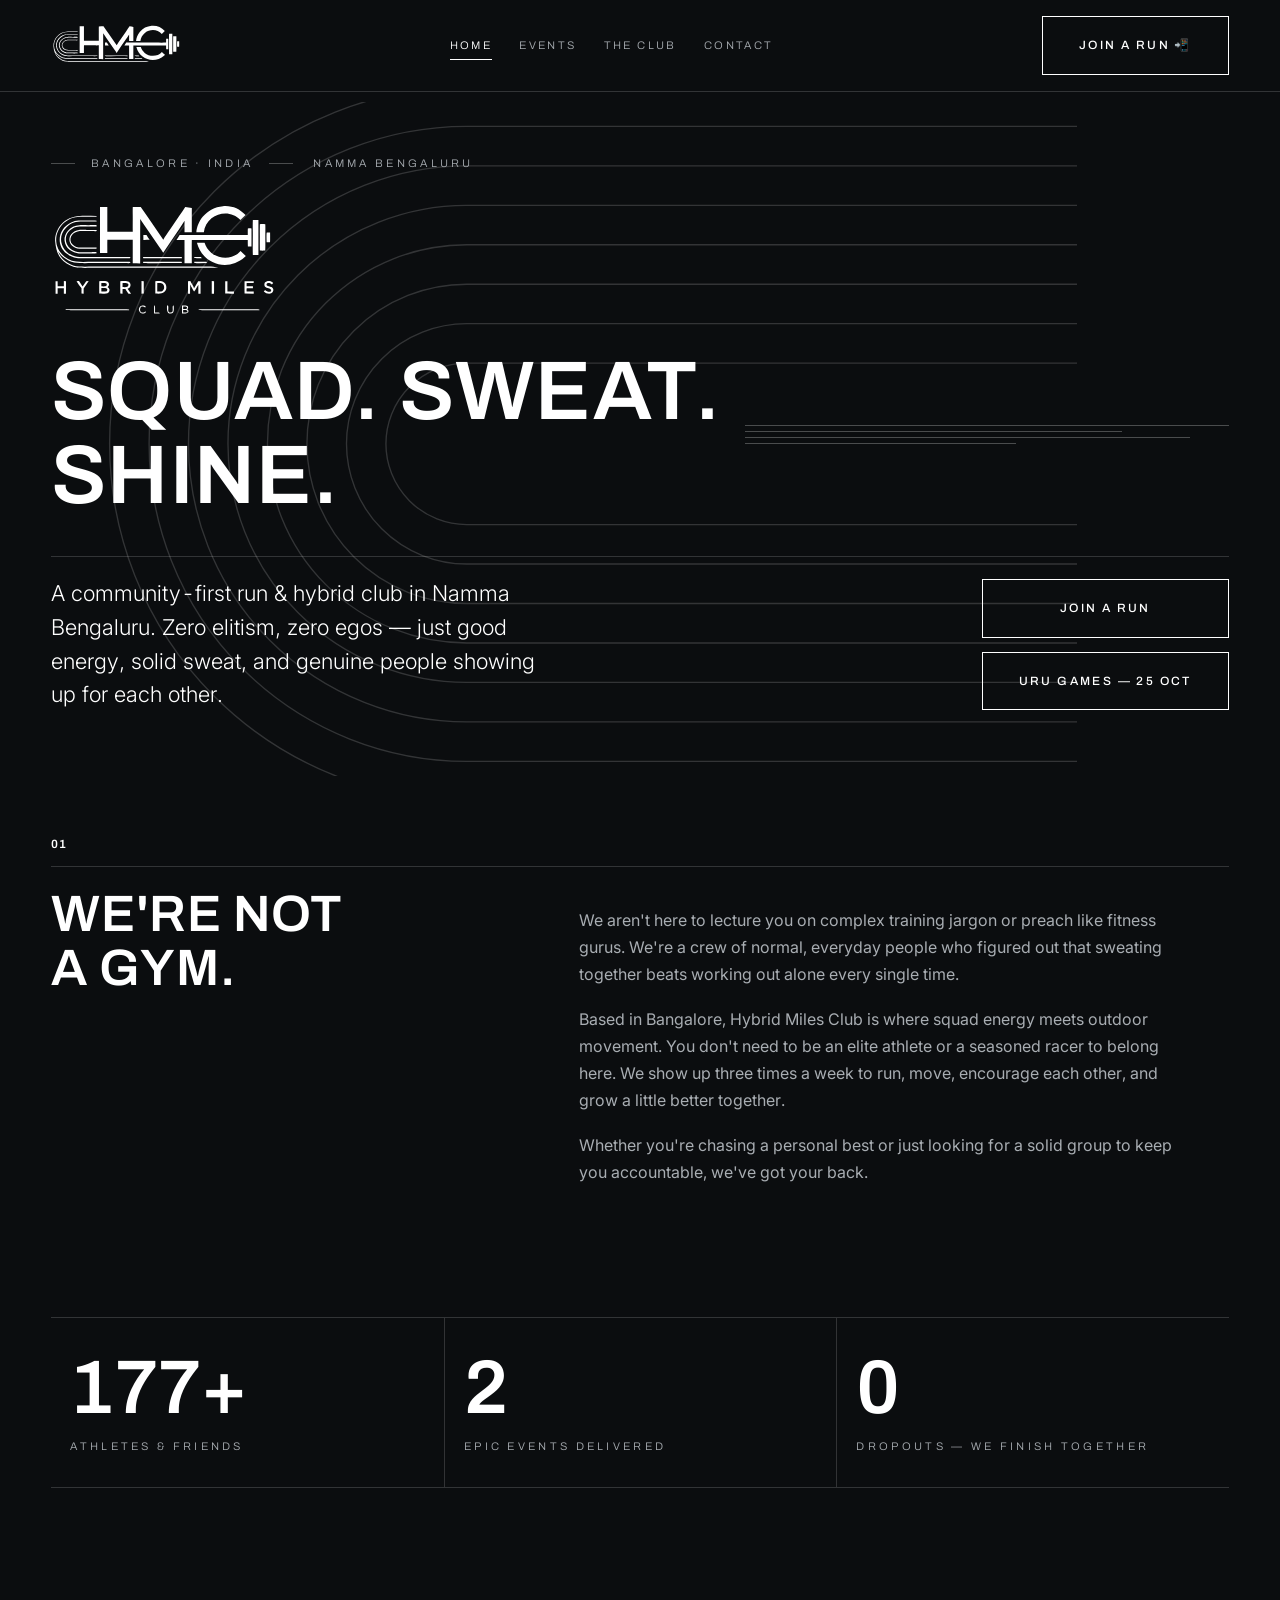
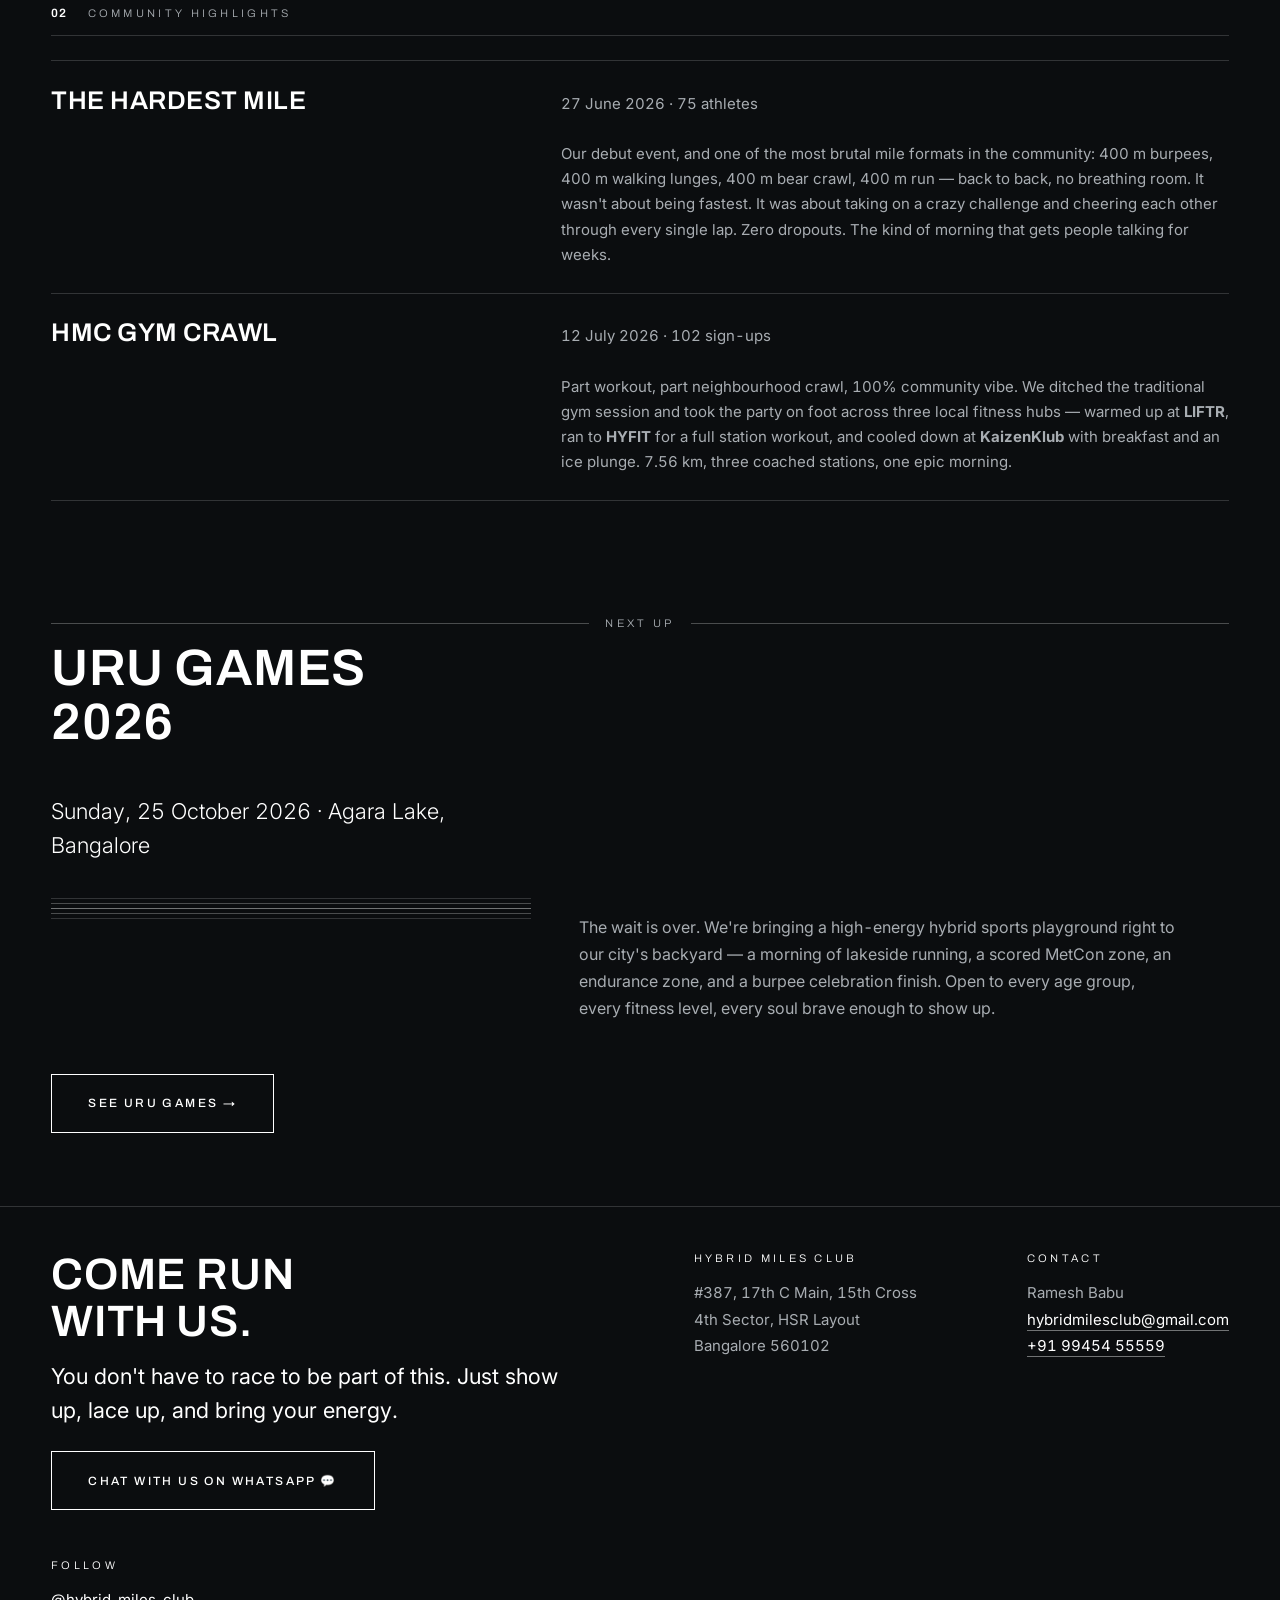
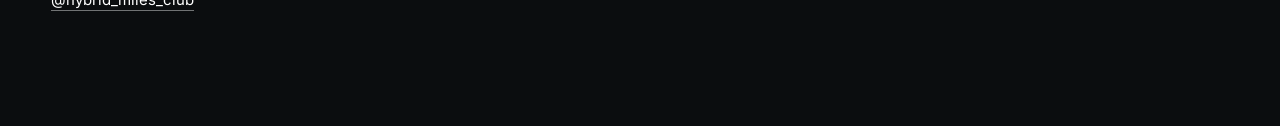
==== commit 7ab9c185: "Add files via upload" ====
--- a/index.html
+++ b/index.html
@@ -20,14 +20,13 @@
 		<a class="skip" href="#main">Skip to content</a>
 
 		<!--
-			VOICE NOTE: from here down, Home intentionally breaks two rules
+			VOICE NOTE: from here down, Home intentionally breaks one rule
 			the rest of the site still follows — it uses emoji in button
-			labels, and its tagline/tone is the new casual "Squad. Sweat.
-			Shine." voice rather than the original "Run. Lift. Repeat."
-			editorial voice. This was an explicit, confirmed pivot for THIS
-			page only. Every other page (including this footer's sibling
-			copies) still carries the original voice and tagline — ask
-			before propagating this further.
+			labels, and its tagline/tone is the casual "Squad. Sweat.
+			Shine." voice. The old "Run. Lift. Repeat." tagline has since
+			been retired site-wide; every footer (including this one) now
+			shares the same "© 2026 Hybrid Miles Club · Namma Bengaluru"
+			line for consistency.
 		-->
 		<header class="site-head">
 			<div class="site-head__inner">
@@ -211,9 +210,9 @@
 							<p>
 								The wait is over. We're bringing a high-energy hybrid sports
 								playground right to our city's backyard — a morning of lakeside
-								running, functional movement stations, a heavy farmer carry, and
-								a burpee celebration finish. Open to every age group, every
-								fitness level, every soul brave enough to show up.
+								running, a scored MetCon zone, an endurance zone, and a burpee
+								celebration finish. Open to every age group, every fitness
+								level, every soul brave enough to show up.
 							</p>
 						</div>
 					</div>
@@ -282,11 +281,12 @@
 						</address>
 					</div>
 				</div>
-				<p class="label label--ruled" style="margin-top: 2.5rem">
+				<p class="label" style="margin-top: 2.5rem">
 					© 2026 Hybrid Miles Club · Namma Bengaluru
 				</p>
 			</div>
 		</footer>
+		<script src="reveal.js" defer></script>
 		<script src="parallax.js" defer></script>
 	</body>
 </html>
--- a/styles.css
+++ b/styles.css
@@ -120,6 +120,10 @@
 	letter-spacing: var(--display-tracking);
 	line-height: var(--display-lh);
 	margin: 0;
+	/* A single long word (e.g. "CHALLENGES.") in a shrunk flex/grid
+	   item has nowhere to shrink to — let it break as a last resort
+	   instead of silently overflowing the viewport. */
+	overflow-wrap: break-word;
 }
 
 h1.display {
@@ -170,7 +174,9 @@
 	display: flex;
 	align-items: center;
 	gap: 1rem;
-	white-space: nowrap;
+	/* No white-space: nowrap — a longer label (e.g. a full date)
+	   needs to be free to wrap onto a second line on narrow
+	   viewports rather than force horizontal overflow. */
 }
 
 .label--ruled::before,
@@ -374,6 +380,12 @@
 	height: auto;
 }
 
+.route-map {
+	width: 100%;
+	height: auto;
+	border: 1px solid var(--rule);
+}
+
 /* ═══ IDENTITY B · signature graphic — the movement line ══════ */
 
 /* Thick, smooth, long-wavelength S-curve bleeding off both edges. */
@@ -543,6 +555,10 @@
 .stat {
 	padding: clamp(1.25rem, 2.5vw, 2rem) clamp(0.85rem, 1.5vw, 1.5rem);
 	border-left: 1px solid var(--rule);
+	/* Grid items default to min-width: auto, so a wide .stat__num
+	   (e.g. "177+") can force this past its 1fr track on narrow
+	   viewports and push the whole page into horizontal scroll. */
+	min-width: 0;
 }
 
 .stat:first-child {
@@ -986,6 +1002,15 @@
 		align-items: flex-start;
 		gap: 0.85rem;
 	}
+	/* Decorative only (aria-hidden) — dropped at narrow widths so a
+	   long headline word is never forced to compete with its
+	   min-width for space and overflow the viewport. */
+	.streaks {
+		display: none;
+	}
+	.streakline > * {
+		min-width: 0;
+	}
 }
 
 @media (prefers-reduced-motion: reduce) {
@@ -1050,7 +1075,7 @@
 /* ── Co-brand credit (HMC × LIFTR on URU GAMES pages) ───────── */
 .cobrand {
 	display: flex;
-	align-items: baseline;
+	align-items: center;
 	gap: 0.85rem;
 	margin-bottom: 1.75rem;
 }
@@ -1060,16 +1085,13 @@
 	font-size: 0.75rem;
 }
 
-.cobrand__liftr {
-	font-family: var(--body);
-	font-weight: 800;
-	font-style: italic;
-	font-size: 0.9375rem;
-	letter-spacing: 0.02em;
-	/* Lightened from LIFTR's #d0242a — that reads fine on the old
-	   cream .uru background but drops to ~3:1 contrast (fails AA)
-	   against the new Deep Ink one. */
-	color: #f15a60;
+.cobrand__logo {
+	height: 1rem;
+	width: auto;
+}
+
+.cobrand__logo--liftr {
+	height: 0.8125rem;
 }
 
 /* ── Registration band index + tag badges ──────────────────── */
@@ -1119,7 +1141,9 @@
 /* ── Event cards (Events index page) ────────────────────────── */
 .event-cards {
 	display: grid;
-	grid-template-columns: repeat(auto-fit, minmax(300px, 1fr));
+	/* min(300px, 100%) — same 300px floor on normal screens, but
+	   never wider than the container itself on very narrow ones. */
+	grid-template-columns: repeat(auto-fit, minmax(min(300px, 100%), 1fr));
 	border-top: 1px solid var(--rule);
 	border-left: 1px solid var(--rule);
 }
@@ -1131,6 +1155,9 @@
 	display: flex;
 	flex-direction: column;
 	gap: 1.1rem;
+	/* Grid items default to a content-based min-width, which can
+	   override the track's own minmax() on very narrow viewports. */
+	min-width: 0;
 }
 
 .event-card__meta {
@@ -1335,3 +1362,17 @@
 		transition: none !important;
 	}
 }
+
+/* ── Scroll reveal (reveal.js) ────────────────────────────────
+   Opacity only — deliberately never touches transform, so it
+   can't fight with parallax.js's own transform on the same
+   heading elements. reveal.js itself no-ops under reduced
+   motion, so no matching override is needed here. ── */
+.reveal {
+	opacity: 0;
+	transition: opacity 0.7s ease;
+}
+
+.reveal.is-visible {
+	opacity: 1;
+}
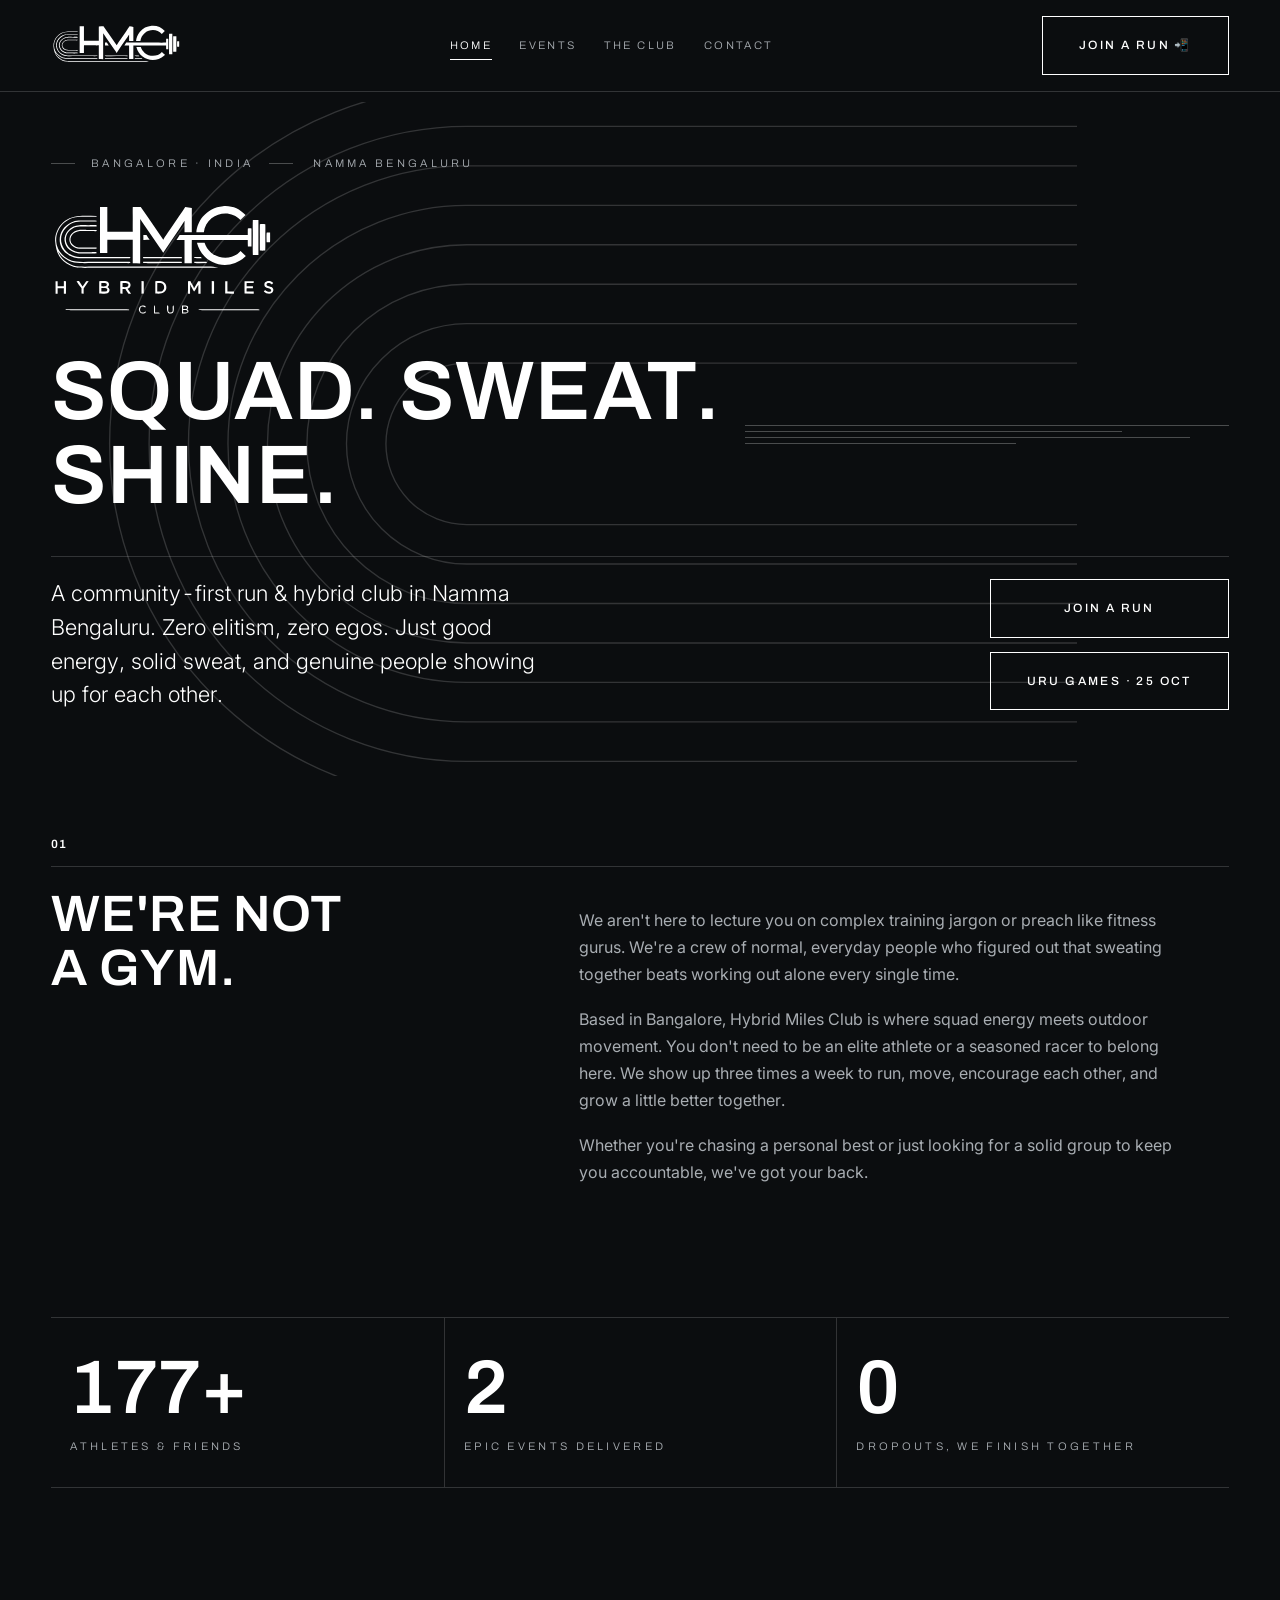
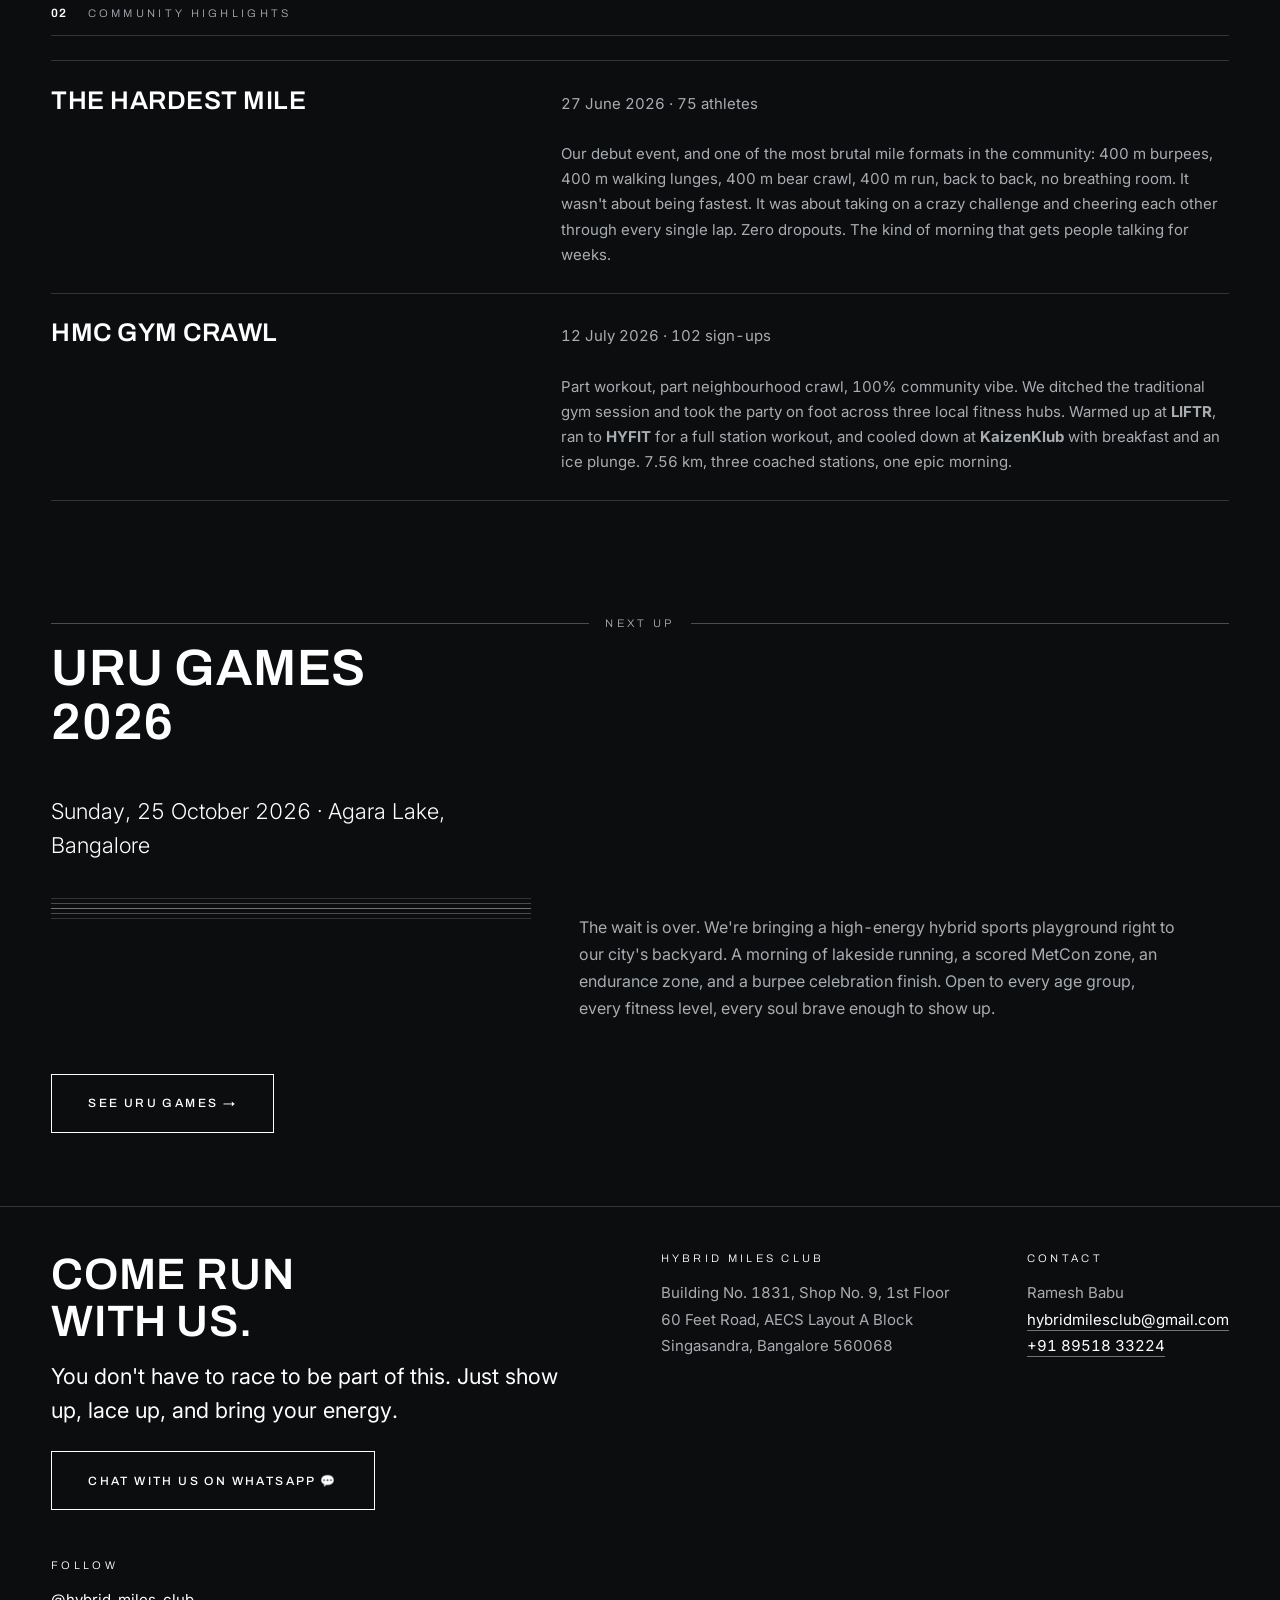
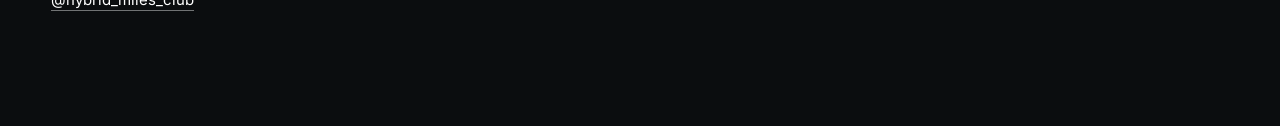
==== commit a3b3cffc: "Add files via upload" ====
--- a/index.html
+++ b/index.html
@@ -75,7 +75,7 @@
 					<div class="hero__foot">
 						<p class="lede">
 							A community-first run &amp; hybrid club in Namma Bengaluru. Zero
-							elitism, zero egos — just good energy, solid sweat, and genuine
+							elitism, zero egos. Just good energy, solid sweat, and genuine
 							people showing up for each other.
 						</p>
 						<div style="display: flex; flex-direction: column; gap: 0.85rem">
@@ -87,7 +87,7 @@
 								>Join a run</a
 							>
 							<a class="btn btn--ghost" href="events.html"
-								>URU Games — 25 Oct</a
+								>URU Games · 25 Oct</a
 							>
 						</div>
 					</div>
@@ -141,7 +141,7 @@
 						</div>
 						<div class="stat">
 							<span class="stat__num">0</span>
-							<p class="label">Dropouts — we finish together</p>
+							<p class="label">Dropouts, we finish together</p>
 						</div>
 					</div>
 				</div>
@@ -167,7 +167,7 @@
 								27 June 2026 · 75 athletes<br /><br />
 								Our debut event, and one of the most brutal mile formats in the
 								community: 400&nbsp;m burpees, 400&nbsp;m walking lunges,
-								400&nbsp;m bear crawl, 400&nbsp;m run — back to back, no
+								400&nbsp;m bear crawl, 400&nbsp;m run, back to back, no
 								breathing room. It wasn't about being fastest. It was about
 								taking on a crazy challenge and cheering each other through
 								every single lap. Zero dropouts. The kind of morning that gets
@@ -180,7 +180,7 @@
 								12 July 2026 · 102 sign-ups<br /><br />
 								Part workout, part neighbourhood crawl, 100% community vibe. We
 								ditched the traditional gym session and took the party on foot
-								across three local fitness hubs — warmed up at
+								across three local fitness hubs. Warmed up at
 								<strong>LIFTR</strong>, ran to <strong>HYFIT</strong> for a full
 								station workout, and cooled down at
 								<strong>KaizenKlub</strong> with breakfast and an ice plunge.
@@ -209,7 +209,7 @@
 						<div class="prose">
 							<p>
 								The wait is over. We're bringing a high-energy hybrid sports
-								playground right to our city's backyard — a morning of lakeside
+								playground right to our city's backyard. A morning of lakeside
 								running, a scored MetCon zone, an endurance zone, and a burpee
 								celebration finish. Open to every age group, every fitness
 								level, every soul brave enough to show up.
@@ -254,9 +254,9 @@
 					<div>
 						<p class="label">Hybrid Miles Club</p>
 						<address>
-							#387, 17th C Main, 15th Cross<br />
-							4th Sector, HSR Layout<br />
-							Bangalore 560102
+							Building No. 1831, Shop No. 9, 1st Floor<br />
+							60 Feet Road, AECS Layout A Block<br />
+							Singasandra, Bangalore 560068
 						</address>
 					</div>
 					<div>
@@ -266,7 +266,7 @@
 							<a class="textlink" href="mailto:hybridmilesclub@gmail.com"
 								>hybridmilesclub@gmail.com</a
 							><br />
-							<a class="textlink" href="tel:+919945455559">+91 99454 55559</a>
+							<a class="textlink" href="tel:+918951833224">+91 89518 33224</a>
 						</address>
 					</div>
 					<div>
@@ -282,7 +282,8 @@
 					</div>
 				</div>
 				<p class="label" style="margin-top: 2.5rem">
-					© 2026 Hybrid Miles Club · Namma Bengaluru
+					© 2026 Hybrid Miles Club · Namma Bengaluru ·
+					<a class="textlink" href="terms.html">Terms &amp; Conditions</a>
 				</p>
 			</div>
 		</footer>
--- a/styles.css
+++ b/styles.css
@@ -814,6 +814,89 @@
 	border-left-color: var(--accent);
 }
 
+/* ── Legal / Terms content ─────────────────────────────────── */
+
+.legal {
+	max-width: 68ch;
+}
+
+.legal-section {
+	padding-block: clamp(1.5rem, 3vw, 2.25rem);
+	border-bottom: 1px solid var(--rule);
+}
+
+.legal-section:first-child {
+	padding-top: 0;
+}
+
+.legal-section:last-child {
+	border-bottom: none;
+}
+
+.legal-section__title {
+	font-family: var(--label-font);
+	font-size: 0.9375rem;
+	font-weight: 600;
+	letter-spacing: 0.06em;
+	text-transform: uppercase;
+	color: var(--text);
+	margin: 0 0 1rem;
+}
+
+.legal p {
+	color: var(--muted);
+	font-size: 0.9375rem;
+	line-height: 1.7;
+	margin: 0;
+}
+
+.legal p + p,
+.legal p + ul,
+.legal ul + p {
+	margin-top: 0.85em;
+}
+
+.legal ul {
+	list-style: disc;
+	margin: 0.65rem 0 0;
+	padding-left: 1.35rem;
+	color: var(--muted);
+	font-size: 0.9375rem;
+	line-height: 1.7;
+}
+
+.legal ul li + li {
+	margin-top: 0.35rem;
+}
+
+.legal-checklist {
+	list-style: none !important;
+	margin: 0.85rem 0 0 !important;
+	padding: 0 !important;
+	display: flex;
+	flex-direction: column;
+	gap: 0.75rem;
+}
+
+.legal-checklist li {
+	display: flex;
+	gap: 0.75rem;
+	align-items: flex-start;
+}
+
+.legal-checklist li::before {
+	content: "";
+	flex: 0 0 auto;
+	width: 0.85rem;
+	height: 0.85rem;
+	margin-top: 0.3rem;
+	border: 1px solid var(--rule-strong);
+}
+
+.legal-checklist li + li {
+	margin-top: 0;
+}
+
 .signup {
 	display: flex;
 	flex-wrap: wrap;
@@ -1363,6 +1446,98 @@
 	}
 }
 
+/* ── Registration modal — terms gate before checkout ─────────
+   Own light-on-dark scope (cream panel over the dark .uru page)
+   so nested .btn/.textlink read against the panel's background,
+   not the page's. ── */
+
+.reg-modal {
+	position: fixed;
+	inset: 0;
+	z-index: 850;
+	display: flex;
+	align-items: center;
+	justify-content: center;
+	padding: 1.5rem;
+	background: rgba(11, 13, 15, 0.72);
+}
+
+.reg-modal[hidden] {
+	display: none;
+}
+
+body.reg-modal-active {
+	overflow: hidden;
+}
+
+.reg-modal__panel {
+	--ground: #f3ebdd;
+	--text: #17232d;
+	--muted: rgba(23, 35, 45, 0.65);
+	--accent: #d94f70;
+	--rule: rgba(23, 35, 45, 0.16);
+	--rule-mid: rgba(23, 35, 45, 0.26);
+	--rule-strong: rgba(23, 35, 45, 0.42);
+	position: relative;
+	max-width: 28rem;
+	width: 100%;
+	background: var(--ground);
+	color: var(--text);
+	padding: clamp(1.75rem, 4vw, 2.5rem);
+}
+
+.reg-modal__close {
+	position: absolute;
+	top: 1rem;
+	right: 1rem;
+	width: 2rem;
+	height: 2rem;
+	border: 0;
+	background: transparent;
+	color: var(--text);
+	font-size: 1.25rem;
+	line-height: 1;
+	cursor: pointer;
+}
+
+.reg-modal__title {
+	font-size: clamp(1.35rem, 3.5vw, 1.75rem);
+	margin: 0 0 1rem;
+	padding-right: 1.5rem;
+}
+
+.reg-modal__body {
+	color: var(--muted);
+	font-size: 0.9375rem;
+	line-height: 1.6;
+	margin: 0 0 1.5rem;
+}
+
+.reg-modal__check {
+	display: flex;
+	align-items: flex-start;
+	gap: 0.75rem;
+	cursor: pointer;
+	font-size: 0.9375rem;
+	line-height: 1.5;
+	color: var(--text);
+	margin: 0 0 1.5rem;
+}
+
+.reg-modal__check input {
+	flex: 0 0 auto;
+	width: 1.15rem;
+	height: 1.15rem;
+	margin: 0.15rem 0 0;
+	accent-color: var(--accent);
+}
+
+.reg-modal__continue[disabled] {
+	opacity: 0.35;
+	cursor: not-allowed;
+	pointer-events: none;
+}
+
 /* ── Scroll reveal (reveal.js) ────────────────────────────────
    Opacity only — deliberately never touches transform, so it
    can't fight with parallax.js's own transform on the same
